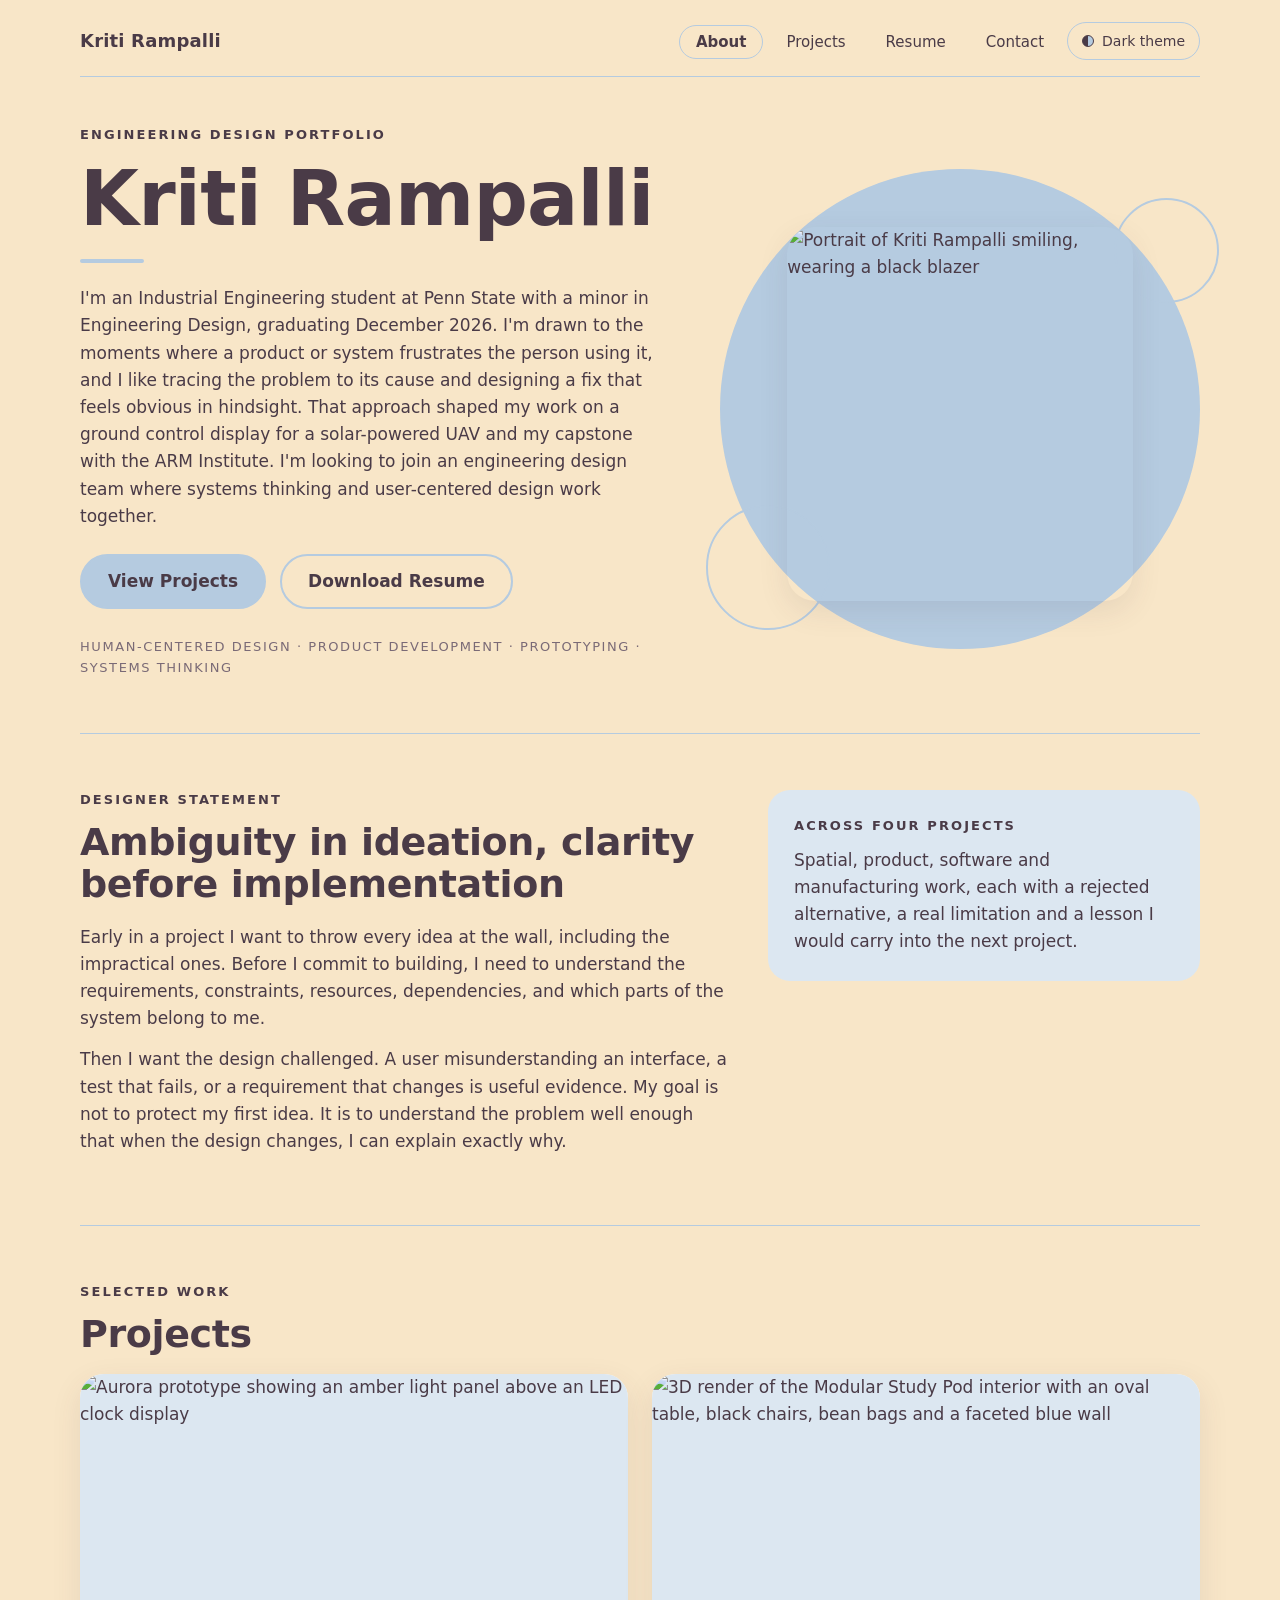
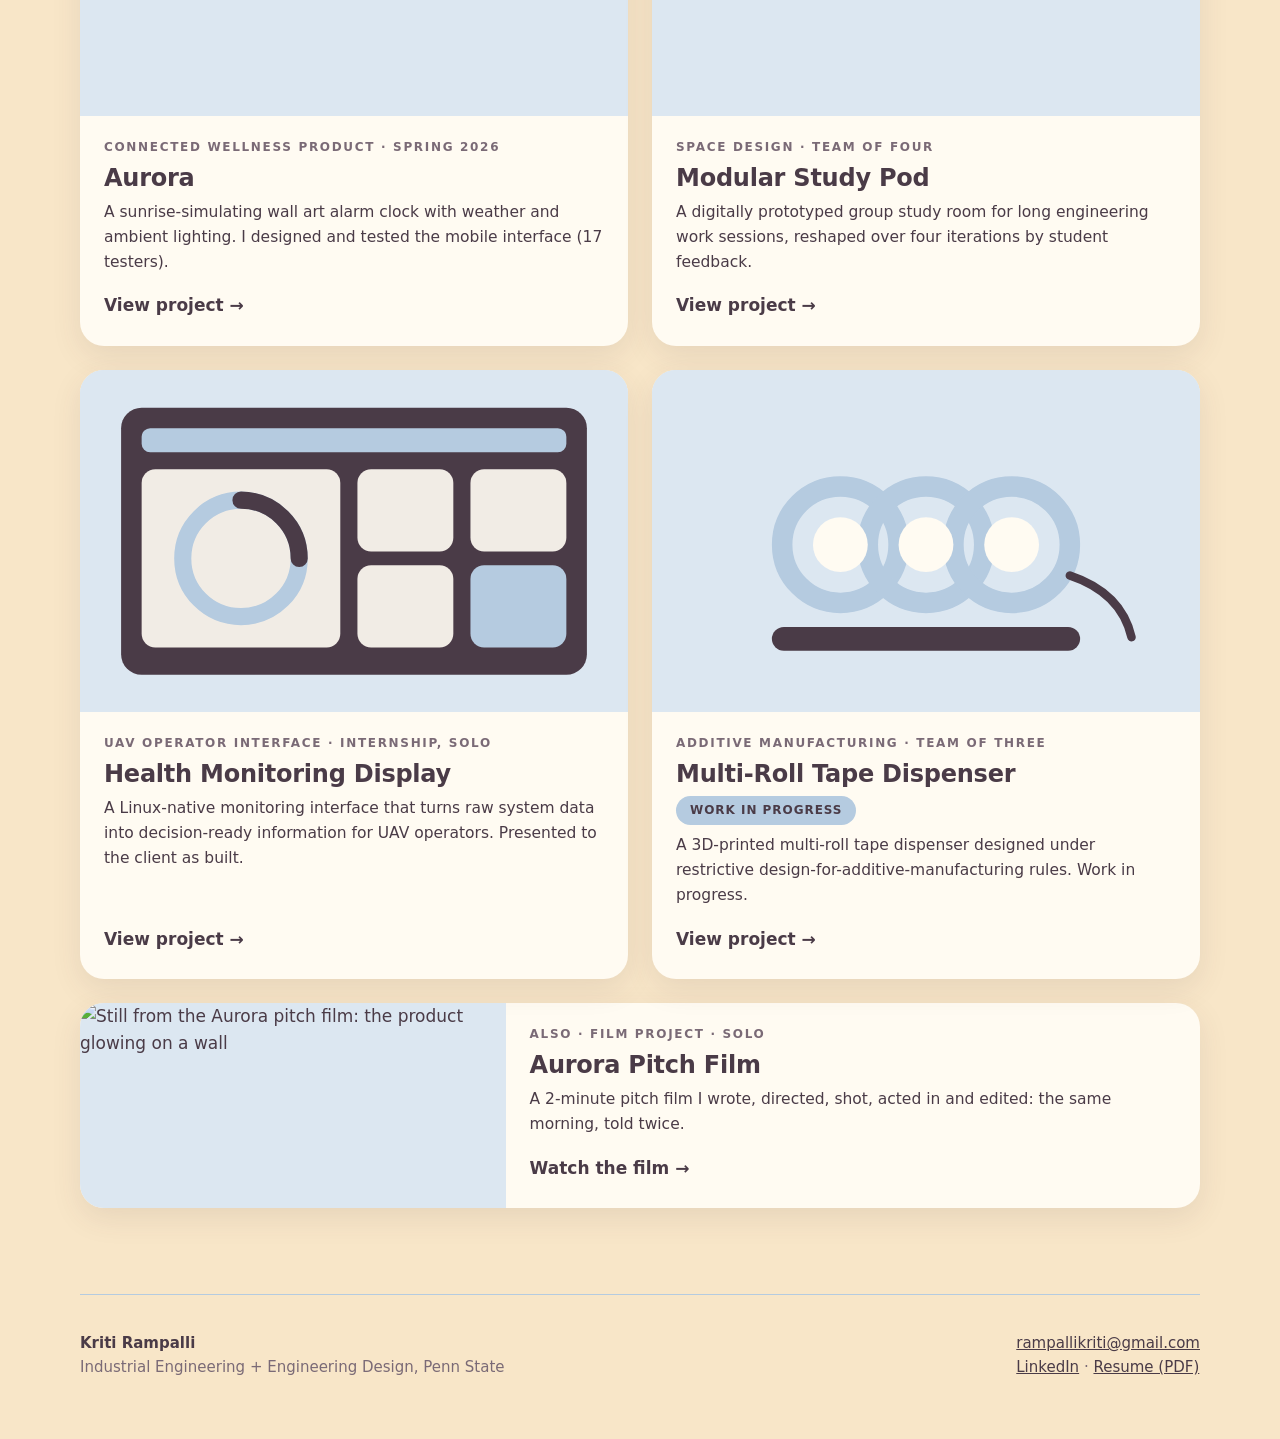
==== index.html @ ab46afed "Add files via upload" ====
<!doctype html>
<html lang="en"><head><meta charset="utf-8"><meta name="viewport" content="width=device-width, initial-scale=1">
<title>Kriti Rampalli | Engineering Design Portfolio</title><meta name="description" content="Engineering design portfolio of Kriti Rampalli: Aurora, Modular Study Pod, Health Monitoring Display and a multi-roll tape dispenser."><script>var d='auto';if(d==='auto'){d=(window.matchMedia&&matchMedia('(prefers-color-scheme: dark)').matches)?'dark':'light'}try{d=localStorage.getItem('kr-theme')||d}catch(e){}if(d==='dark')document.documentElement.setAttribute('data-theme','dark')</script><link rel="stylesheet" href="style.css"></head>
<body><a class="skip" href="#main">Skip to content</a>
<header class="wrap"><nav class="nav" aria-label="Main">
<a class="brand" href="index.html">Kriti Rampalli</a>
<ul><li><a class="link" href="index.html#about" aria-current="page">About</a></li><li><a class="link" href="index.html#projects">Projects</a></li><li><a class="link" href="resume.pdf">Resume</a></li><li><a class="link" href="index.html#contact">Contact</a></li>
<li><button class="toggle" id="themeToggle" type="button" aria-pressed="false"><span class="dot"></span><span id="themeLabel">Dark theme</span></button></li></ul>
</nav></header><main id="main">
<div class="wrap">
<section class="hero" id="about">
<div><p class="eyebrow">Engineering Design Portfolio</p><h1>Kriti Rampalli</h1><div class="rule"></div>
<p class="lede">I'm an Industrial Engineering student at Penn State with a minor in Engineering Design, graduating December 2026. I'm drawn to the moments where a product or system frustrates the person using it, and I like tracing the problem to its cause and designing a fix that feels obvious in hindsight. That approach shaped my work on a ground control display for a solar-powered UAV and my capstone with the ARM Institute. I'm looking to join an engineering design team where systems thinking and user-centered design work together.</p>
<div class="btns"><a class="btn" href="#projects">View Projects</a><a class="btn ghost" href="resume.pdf">Download Resume</a></div>
<p class="tags">Human-Centered Design · Product Development · Prototyping · Systems Thinking</p></div>
<div class="blobwrap"><div class="blob"></div><span class="ring"></span><span class="ring b"></span>
<img src="assets/portrait.jpg" alt="Portrait of Kriti Rampalli smiling, wearing a black blazer" width="860" height="1032"></div>
</section>

<section class="s" id="statement"><div class="cols wide-left"><div><p class="eyebrow">Designer statement</p>
<h2>Ambiguity in ideation, clarity before implementation</h2>
<p>Early in a project I want to throw every idea at the wall, including the impractical ones. Before I commit to building, I need to understand the requirements, constraints, resources, dependencies, and which parts of the system belong to me.</p>
<p>Then I want the design challenged. A user misunderstanding an interface, a test that fails, or a requirement that changes is useful evidence. My goal is not to protect my first idea. It is to understand the problem well enough that when the design changes, I can explain exactly why.</p></div>
<div class="card soft"><p class="eyebrow">Across four projects</p><p style="margin:0">Spatial, product, software and manufacturing work, each with a rejected alternative, a real limitation and a lesson I would carry into the next project.</p></div></div></section>

<section class="s" id="projects"><p class="eyebrow">Selected work</p><h2>Projects</h2>
<div class="grid2"><a class="proj" href="aurora.html"><div class="cover"><img src="assets/hero_square.jpg" alt="Aurora prototype showing an amber light panel above an LED clock display"></div><div class="txt"><div class="kicker">Connected wellness product · Spring 2026</div>
<h3>Aurora</h3><p>A sunrise-simulating wall art alarm clock with weather and ambient lighting. I designed and tested the mobile interface (17 testers).</p><span class="go">View project →</span></div></a><a class="proj" href="study-pod.html"><div class="cover"><img src="assets/pod_final_interior.jpg" alt="3D render of the Modular Study Pod interior with an oval table, black chairs, bean bags and a faceted blue wall"></div><div class="txt"><div class="kicker">Space design · Team of four</div>
<h3>Modular Study Pod</h3><p>A digitally prototyped group study room for long engineering work sessions, reshaped over four iterations by student feedback.</p><span class="go">View project →</span></div></a><a class="proj" href="health-display.html"><div class="cover"><svg viewBox="0 0 320 200" role="img" aria-label="Abstract landscape display layout with a status bar, large overall-state area and component tiles"><rect width="320" height="200" class="svg-soft"/><rect x="24" y="22" width="272" height="156" rx="12" class="svg-strong"/><rect x="36" y="34" width="248" height="14" rx="5" style="fill:var(--accent)"/><rect x="36" y="58" width="116" height="104" rx="8" class="svg-panel" opacity=".92"/><circle cx="94" cy="110" r="34" fill="none" stroke-width="10" style="stroke:var(--accent)"/><path d="M94 76 A34 34 0 0 1 128 110" fill="none" stroke-width="10" stroke-linecap="round" style="stroke:var(--ink)"/><rect x="162" y="58" width="56" height="48" rx="8" class="svg-panel" opacity=".92"/><rect x="228" y="58" width="56" height="48" rx="8" class="svg-panel" opacity=".92"/><rect x="162" y="114" width="56" height="48" rx="8" class="svg-panel" opacity=".92"/><rect x="228" y="114" width="56" height="48" rx="8" style="fill:var(--accent)"/></svg></div><div class="txt"><div class="kicker">UAV operator interface · Internship, solo</div>
<h3>Health Monitoring Display</h3><p>A Linux-native monitoring interface that turns raw system data into decision-ready information for UAV operators. Presented to the client as built.</p><span class="go">View project →</span></div></a><a class="proj" href="tape-dispenser.html"><div class="cover"><svg viewBox="0 0 320 200" role="img" aria-label="Three tape rolls stacked on a simple dispenser outline"><rect width="320" height="200" class="svg-soft"/><rect x="70" y="150" width="180" height="14" rx="7" class="svg-mark"/><g fill="none" stroke-width="12" style="stroke:var(--accent)"><circle cx="110" cy="102" r="34"/><circle cx="160" cy="102" r="34"/><circle cx="210" cy="102" r="34"/></g><g class="svg-panel"><circle cx="110" cy="102" r="16"/><circle cx="160" cy="102" r="16"/><circle cx="210" cy="102" r="16"/></g><path d="M244 120 q30 10 36 36" fill="none" stroke-width="5" stroke-linecap="round" style="stroke:var(--ink)"/></svg></div><div class="txt"><div class="kicker">Additive manufacturing · Team of three</div>
<h3>Multi-Roll Tape Dispenser</h3><span class="pill wip" style="margin:0">Work in progress</span><p>A 3D-printed multi-roll tape dispenser designed under restrictive design-for-additive-manufacturing rules. Work in progress.</p><span class="go">View project →</span></div></a></div>
<a class="proj" href="aurora-pitch-film.html" style="margin-top:24px;flex-direction:row;align-items:stretch"><div class="cover" style="flex:0 0 38%;aspect-ratio:auto;min-height:170px"><img src="assets/film_104.jpg" alt="Still from the Aurora pitch film: the product glowing on a wall"></div><div class="txt"><div class="kicker">Also · Film project · Solo</div><h3>Aurora Pitch Film</h3><p>A 2-minute pitch film I wrote, directed, shot, acted in and edited: the same morning, told twice.</p><span class="go">Watch the film →</span></div></a></section>
</div></main><footer class="foot wrap" id="contact"><div class="row"><div><b style="color:var(--ink)">Kriti Rampalli</b><br>Industrial Engineering + Engineering Design, Penn State</div>
<div><a href="mailto:rampallikriti@gmail.com">rampallikriti@gmail.com</a><br><a href="https://www.linkedin.com/in/kriti-rampalli-5b1262251" rel="noopener">LinkedIn</a> · <a href="resume.pdf">Resume (PDF)</a></div></div></footer><script>
(function () {
  var root = document.documentElement, btn = document.getElementById('themeToggle'), lab = document.getElementById('themeLabel');
  function apply(t) { if (t === 'dark') { root.setAttribute('data-theme', 'dark'); } else { root.removeAttribute('data-theme'); }
    if (btn) { btn.setAttribute('aria-pressed', t === 'dark'); lab.textContent = t === 'dark' ? 'Light theme' : 'Dark theme'; } }
  var saved = null; try { saved = localStorage.getItem('kr-theme'); } catch (e) {}
  var def = 'auto'; if (def === 'auto') { def = (window.matchMedia && matchMedia('(prefers-color-scheme: dark)').matches) ? 'dark' : 'light'; }
  apply((saved || def) === 'dark' ? 'dark' : 'light');
  if (btn) btn.addEventListener('click', function () {
    var next = root.getAttribute('data-theme') === 'dark' ? 'light' : 'dark'; apply(next);
    try { localStorage.setItem('kr-theme', next); } catch (e) {} });
})();
</script></body></html>
---- style.css ----
/* Kriti Rampalli: Engineering Design Portfolio
   Two themes: light (butter + blue) and dark (charcoal + dusty purple + gold) */
:root {
  --bg: #F8E6C8;
  --panel: #FFFBF2;
  --soft: #DCE7F1;
  --accent: #B5CBE0;
  --ink: #4A3B47;
  --body: #4A3B47;
  --muted: #7A6A76;
  --line: #B5CBE0;
  --strong-bg: #4A3B47;
  --strong-ink: #F8E6C8;
  --blob: #B5CBE0;
  --btn-bg: #B5CBE0;
  --btn-ink: #4A3B47;
  --focus: #4A3B47;
  --shadow: 0 10px 30px rgba(74, 59, 71, .10);
  color-scheme: light;
}
:root { --mark: #4A3B47; }
:root[data-theme="dark"] {
  --mark: #D4A64A;
  --bg: #1E1C21;
  --panel: #28252D;
  --soft: #322E39;
  --accent: #8C6F92;
  --ink: #E7C873;
  --body: #E6DFE8;
  --muted: #A99DAE;
  --line: #5B4A62;
  --strong-bg: #3A3041;
  --strong-ink: #E7C873;
  --blob: #5E4866;
  --btn-bg: #D4A64A;
  --btn-ink: #1E1C21;
  --focus: #E7C873;
  --shadow: 0 10px 30px rgba(0, 0, 0, .35);
  color-scheme: dark;
}
* { box-sizing: border-box; }
html { scroll-behavior: smooth; }
body {
  margin: 0; background: var(--bg); color: var(--body);
  font-family: "Aptos", "Segoe UI", system-ui, -apple-system, "Helvetica Neue", Arial, sans-serif;
  font-size: 17px; line-height: 1.6; -webkit-font-smoothing: antialiased;
  transition: background .25s, color .25s;
}
a { color: inherit; }
img, video, svg { max-width: 100%; display: block; }
:focus-visible { outline: 3px solid var(--focus); outline-offset: 3px; border-radius: 6px; }
.skip { position: absolute; left: -999px; top: 8px; background: var(--strong-bg); color: var(--strong-ink); padding: 8px 14px; border-radius: 8px; z-index: 50; }
.skip:focus { left: 8px; }

.wrap { width: min(1120px, 100% - 48px); margin-inline: auto; }

/* nav */
.nav { display: flex; align-items: center; justify-content: space-between; gap: 16px; padding: 22px 0 16px; border-bottom: 1px solid var(--line); flex-wrap: wrap; }
.brand { font-weight: 700; color: var(--ink); text-decoration: none; font-size: 18px; letter-spacing: .01em; }
.nav ul { display: flex; align-items: center; gap: 6px; list-style: none; margin: 0; padding: 0; flex-wrap: wrap; }
.nav a.link { text-decoration: none; padding: 7px 16px; border-radius: 999px; font-size: 15px; color: var(--body); border: 1px solid transparent; }
.nav a.link:hover { border-color: var(--line); }
.nav a.link[aria-current="page"] { border-color: var(--line); color: var(--ink); font-weight: 600; }
.toggle { font: inherit; font-size: 14px; cursor: pointer; padding: 7px 14px; border-radius: 999px; background: transparent; color: var(--ink); border: 1px solid var(--line); display: inline-flex; gap: 8px; align-items: center; }
.toggle:hover { background: var(--soft); }
.toggle .dot { width: 12px; height: 12px; border-radius: 50%; background: linear-gradient(90deg, var(--ink) 50%, var(--accent) 50%); border: 1px solid var(--ink); }

/* type */
h1, h2, h3 { color: var(--ink); line-height: 1.12; margin: 0; letter-spacing: -.01em; }
h1 { font-size: clamp(40px, 7vw, 76px); font-weight: 700; }
h2 { font-size: clamp(26px, 4vw, 38px); font-weight: 700; margin-bottom: 18px; }
h3 { font-size: 20px; font-weight: 700; margin-bottom: 8px; }
p { margin: 0 0 14px; }
.eyebrow { font-size: 13px; font-weight: 700; letter-spacing: .16em; text-transform: uppercase; color: var(--ink); margin: 0 0 10px; }
.sub { font-size: clamp(19px, 2.4vw, 25px); color: var(--body); margin-bottom: 18px; }
.rule { width: 64px; height: 4px; background: var(--accent); border-radius: 4px; margin: 18px 0 22px; }
.crumb { font-size: 14px; color: var(--muted); padding-top: 22px; }
.crumb a { text-decoration: none; }
.crumb a:hover { text-decoration: underline; }

/* hero */
.hero { display: grid; grid-template-columns: 1.1fr .9fr; gap: 48px; align-items: center; padding: 48px 0 40px; }
.hero .lede { max-width: 56ch; }
.blobwrap { position: relative; aspect-ratio: 1; max-width: 480px; justify-self: end; width: 100%; }
.blobwrap .blob { position: absolute; inset: 0; border-radius: 50%; background: var(--blob); }
.blobwrap img { position: absolute; left: 14%; top: 12%; width: 72%; height: 78%; object-fit: cover; border-radius: 28px; box-shadow: var(--shadow); }
.blobwrap .ring { position: absolute; width: 22%; aspect-ratio: 1; border: 2px solid var(--line); border-radius: 50%; right: -4%; top: 6%; }
.blobwrap .ring.b { left: -3%; right: auto; top: auto; bottom: 4%; width: 26%; border-color: var(--accent); }
.btns { display: flex; gap: 14px; flex-wrap: wrap; margin-top: 24px; }
.btn { display: inline-block; text-decoration: none; font-weight: 600; padding: 12px 26px; border-radius: 999px; border: 2px solid var(--btn-bg); background: var(--btn-bg); color: var(--btn-ink); transition: transform .15s; }
.btn:hover { transform: translateY(-2px); }
.btn.ghost { background: transparent; color: var(--ink); border-color: var(--line); }
.btn.strong { background: var(--strong-bg); color: var(--strong-ink); border-color: var(--strong-bg); }
.tags { letter-spacing: .12em; font-size: 13px; color: var(--muted); text-transform: uppercase; margin-top: 28px; }

/* sections */
section.s { padding: 56px 0; border-top: 1px solid var(--line); }
section.s.first { border-top: 0; }
.cols { display: grid; grid-template-columns: 1fr 1fr; gap: 40px; align-items: start; }
.cols.wide-left { grid-template-columns: 1.2fr .8fr; }
.cols.center { align-items: center; }

.pill { display: inline-block; padding: 5px 14px; border-radius: 999px; background: var(--accent); color: #2B2230; font-size: 14px; font-weight: 600; margin: 0 8px 8px 0; }
:root[data-theme="dark"] .pill { background: var(--soft); color: var(--ink); border: 1px solid var(--line); }
.pill.dark { background: var(--strong-bg); color: var(--strong-ink); }
.pill.wip { background: var(--btn-bg); color: var(--btn-ink); letter-spacing: .08em; text-transform: uppercase; font-size: 12px; }
.pill.outline { background: transparent; border: 1px solid var(--line); color: var(--ink); }

.meta { display: grid; grid-template-columns: repeat(2, minmax(0, 1fr)); gap: 16px 28px; margin: 22px 0 6px; }
.meta dt { font-size: 12px; letter-spacing: .14em; text-transform: uppercase; font-weight: 700; color: var(--ink); margin-bottom: 2px; }
.meta dd { margin: 0; font-size: 16px; }

.card { background: var(--panel); border-radius: 22px; padding: 26px; box-shadow: var(--shadow); }
.card.strong { background: var(--strong-bg); color: var(--strong-ink); }
.card.strong h3, .card.strong .eyebrow { color: var(--strong-ink); }
.card.soft { background: var(--soft); box-shadow: none; }
.stat { font-size: clamp(44px, 6vw, 68px); font-weight: 700; line-height: 1; color: var(--ink); }
.card.strong .stat { color: var(--strong-ink); }
.stats { display: grid; grid-template-columns: repeat(auto-fit, minmax(190px, 1fr)); gap: 18px; margin: 22px 0; }
.stats .card { padding: 22px; }
.stats p { margin: 8px 0 0; font-size: 15px; }
.stats3 { grid-template-columns: repeat(3, minmax(0, 1fr)); }
@media (max-width: 700px) { .stats3 { grid-template-columns: repeat(2, minmax(0, 1fr)); } .stat { font-size: 40px; } }

.grid3 { display: grid; grid-template-columns: repeat(3, minmax(0, 1fr)); gap: 24px; }
.grid2 { display: grid; grid-template-columns: repeat(2, minmax(0, 1fr)); gap: 24px; }
figure { margin: 0; }
figcaption { font-size: 14px; color: var(--muted); margin-top: 10px; }
.fig { background: #fff; border-radius: 18px; padding: 12px; box-shadow: var(--shadow); }
.fig img { width: 100%; height: auto; border-radius: 10px; }
.photo { border-radius: 22px; overflow: hidden; box-shadow: var(--shadow); }
.photo img { width: 100%; height: 100%; object-fit: cover; }
.phones { display: flex; gap: 14px; justify-content: center; align-items: flex-start; }
.phones img { width: 31%; height: auto; border-radius: 22px; box-shadow: var(--shadow); background: #000; }
video { width: 100%; border-radius: 22px; box-shadow: var(--shadow); background: #000; }
.videoframe { max-width: 330px; margin-inline: auto; }
.pull { border-left: 4px solid var(--accent); padding: 4px 0 4px 20px; font-size: clamp(20px, 2.6vw, 26px); font-weight: 600; color: var(--ink); line-height: 1.3; margin: 24px 0; }
.note { background: var(--soft); border-radius: 16px; padding: 16px 20px; font-size: 15.5px; }
.note b { color: var(--ink); }

/* project cards on landing */
.proj { display: flex; flex-direction: column; text-decoration: none; background: var(--panel); border-radius: 24px; overflow: hidden; box-shadow: var(--shadow); transition: transform .2s; color: var(--body); }
.proj:hover { transform: translateY(-4px); }
.proj .cover { aspect-ratio: 16 / 10; background: var(--soft); overflow: hidden; display: grid; place-items: center; }
.proj .cover img { width: 100%; height: 100%; object-fit: cover; }
.proj .cover svg { width: 100%; height: 100%; }
.proj .txt { padding: 22px 24px 26px; display: flex; flex-direction: column; gap: 8px; flex: 1; }
.proj .txt .go { margin-top: auto; padding-top: 10px; font-weight: 700; color: var(--ink); }
.proj .pill { align-self: flex-start; }
.proj .kicker { font-size: 12px; font-weight: 700; letter-spacing: .14em; text-transform: uppercase; color: var(--muted); }
.proj h3 { margin: 0; font-size: 24px; }
.proj p { margin: 0; font-size: 15.5px; }

/* steps and tables */
.steps { display: grid; grid-template-columns: repeat(auto-fit, minmax(210px, 1fr)); gap: 18px; counter-reset: s; padding: 0; list-style: none; margin: 24px 0; }
.steps li { background: var(--panel); border-radius: 18px; padding: 20px; box-shadow: var(--shadow); counter-increment: s; }
.steps li::before { content: counter(s, decimal-leading-zero); display: block; font-size: 13px; font-weight: 700; letter-spacing: .14em; color: var(--muted); margin-bottom: 6px; }
.steps li b { display: block; color: var(--ink); font-size: 18px; margin-bottom: 4px; }
.steps li span { font-size: 15px; }
table { width: 100%; border-collapse: collapse; background: var(--panel); border-radius: 16px; overflow: hidden; box-shadow: var(--shadow); font-size: 15.5px; }
th, td { text-align: left; padding: 13px 16px; vertical-align: top; }
th { background: var(--strong-bg); color: var(--strong-ink); font-size: 13px; letter-spacing: .1em; text-transform: uppercase; }
tr:nth-child(even) td { background: var(--soft); }
td:first-child { font-weight: 600; color: var(--ink); }
.tablewrap { overflow-x: auto; border-radius: 16px; }
.bar { display: flex; gap: 8px; flex-wrap: wrap; }

.diagram { background: var(--panel); border-radius: 22px; padding: 18px; box-shadow: var(--shadow); }
.diagram svg { width: 100%; height: auto; }
.svg-mark { fill: var(--mark); }
.svg-ink { fill: var(--ink); } .svg-body { fill: var(--body); }
.svg-panel { fill: var(--panel); } .svg-soft { fill: var(--soft); } .svg-accent { fill: var(--accent); } .svg-strong { fill: var(--strong-bg); }
.svg-strong-ink { fill: var(--strong-ink); } .svg-line { stroke: var(--line); fill: none; } .svg-strokeink { stroke: var(--ink); fill: none; }
.svg-dash { stroke: var(--muted); stroke-dasharray: 5 5; fill: none; }

.next { display: flex; justify-content: space-between; gap: 16px; flex-wrap: wrap; }
.next a { text-decoration: none; }
footer.foot { border-top: 1px solid var(--line); padding: 36px 0 60px; margin-top: 30px; font-size: 15px; color: var(--muted); }
footer.foot .row { display: flex; justify-content: space-between; gap: 24px; flex-wrap: wrap; }
footer.foot a { color: var(--ink); }

@media (max-width: 860px) {
  body { font-size: 16.5px; }
  .hero, .cols, .cols.wide-left { grid-template-columns: 1fr; gap: 30px; }
  .blobwrap { justify-self: center; max-width: 380px; }
  .grid3 { grid-template-columns: 1fr; }
  .grid2 { grid-template-columns: 1fr; }
  section.s { padding: 40px 0; }
}
@media (max-width: 520px) {
  .wrap { width: calc(100% - 32px); }
  .meta { grid-template-columns: 1fr; }
  .nav { padding-top: 16px; }
}
@media (prefers-reduced-motion: reduce) { * { transition: none !important; scroll-behavior: auto !important; } }
@media print { .toggle, .skip { display: none; } body { background: #fff; } }

.hero.alt { grid-template-columns: 1.2fr .8fr; }
.diagram.scroll { overflow-x: auto; }
@media (max-width: 860px) { .diagram.scroll svg { min-width: 620px; } }
:root[data-theme="dark"] .btn.strong { background: var(--btn-bg); color: var(--btn-ink); border-color: var(--btn-bg); }
@media (max-width: 860px) { .hero.alt { grid-template-columns: 1fr; } }

.figgrid .fig img { aspect-ratio: 4 / 3; object-fit: contain; background: #fff; }
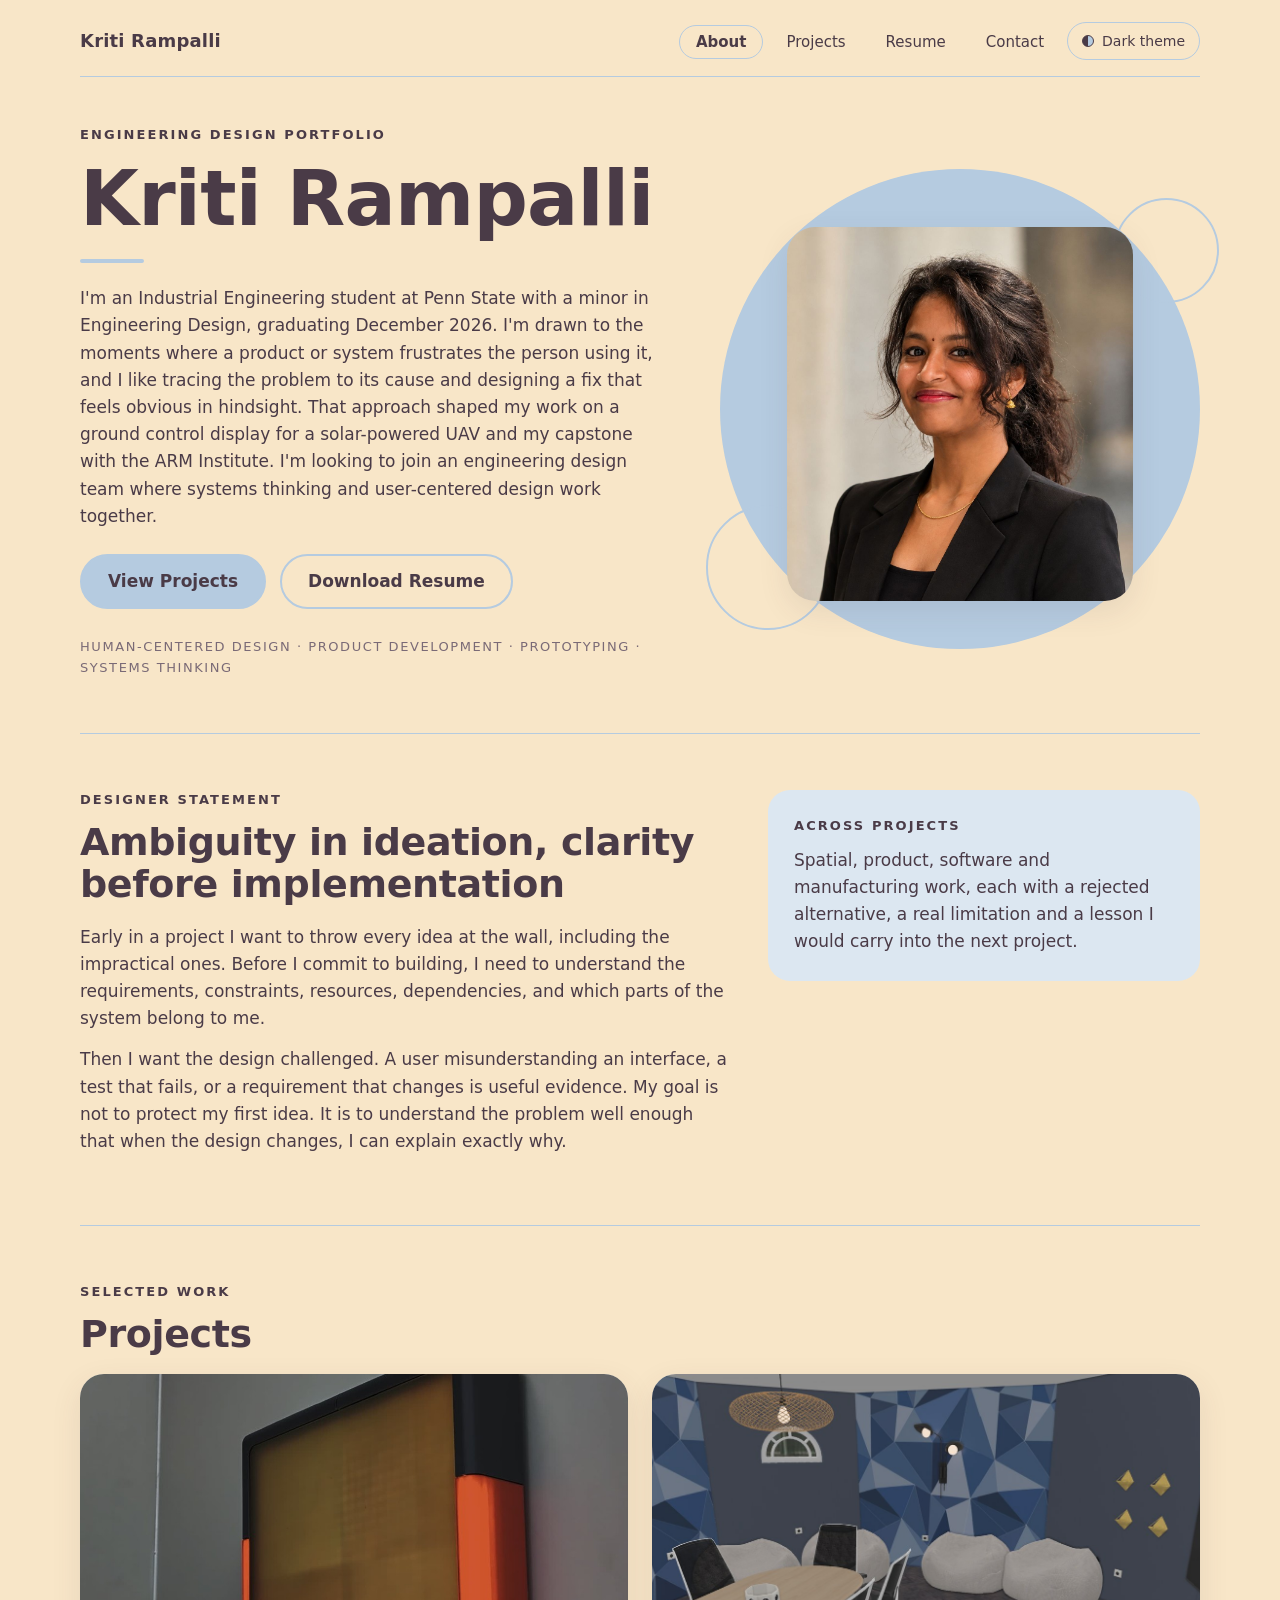
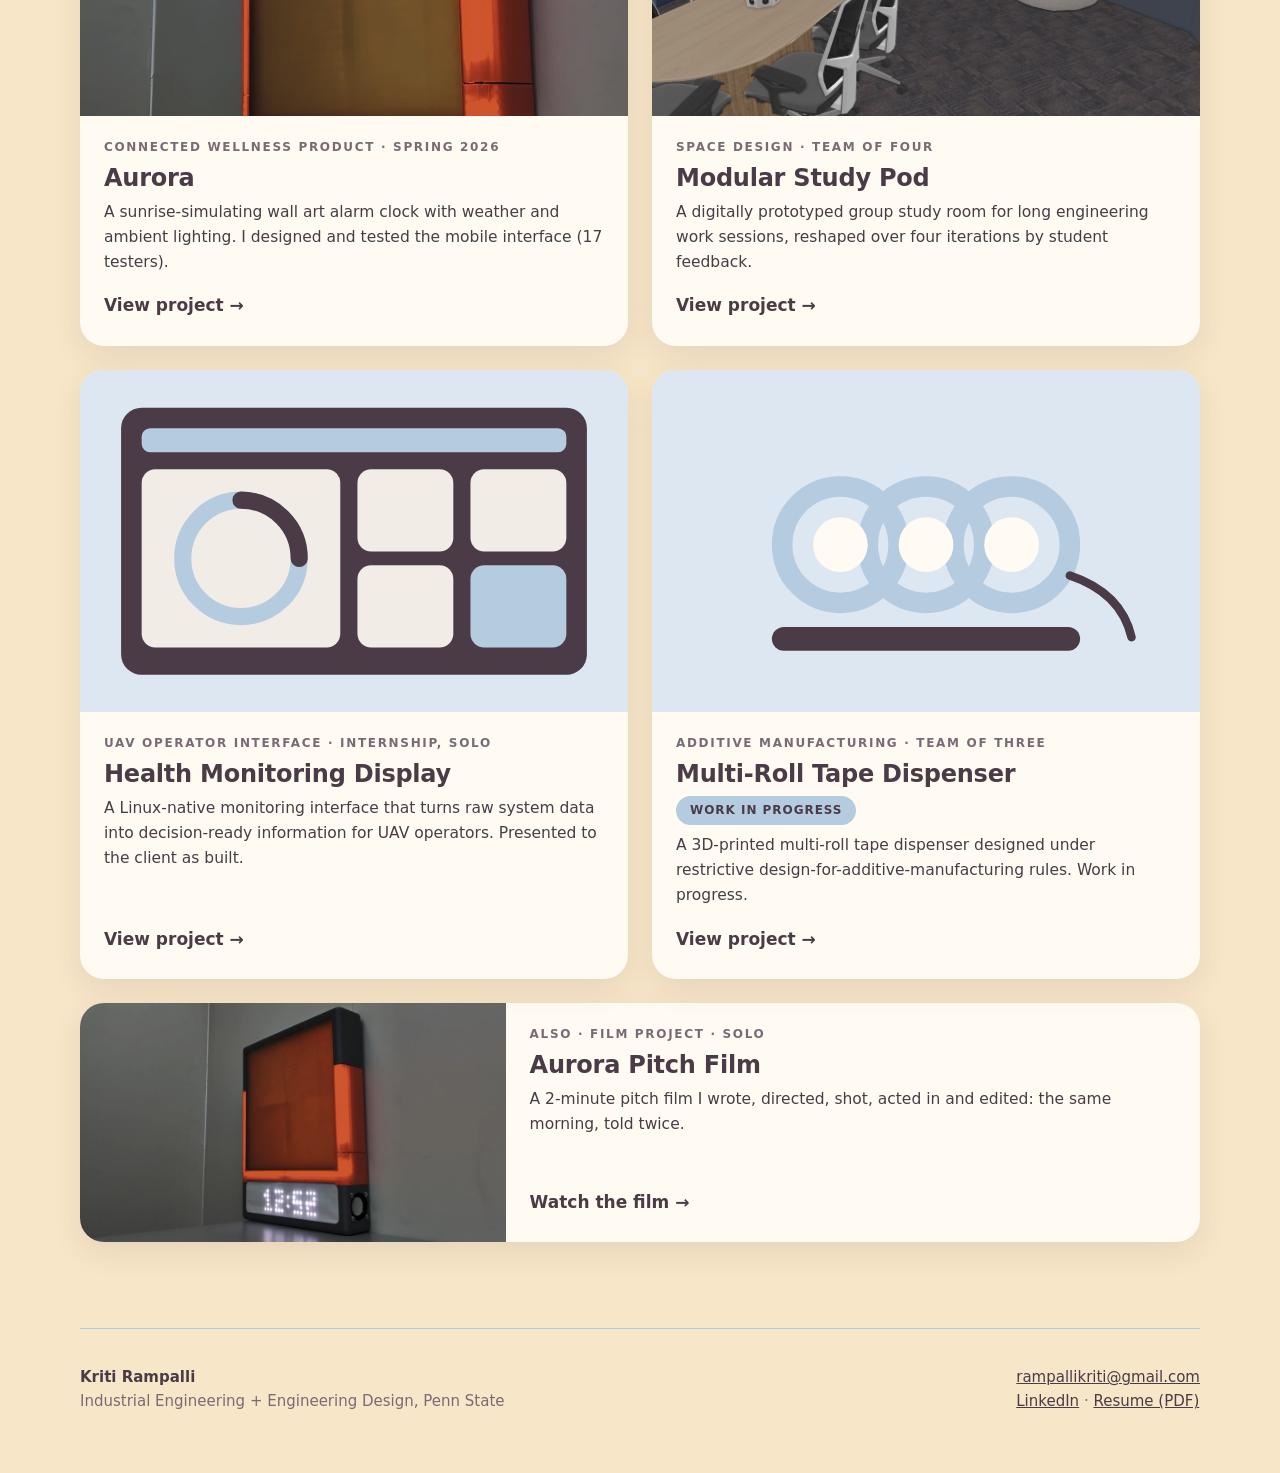
==== commit 21cb7622: "Update index.html" ====
--- a/index.html
+++ b/index.html
@@ -21,7 +21,7 @@
 <h2>Ambiguity in ideation, clarity before implementation</h2>
 <p>Early in a project I want to throw every idea at the wall, including the impractical ones. Before I commit to building, I need to understand the requirements, constraints, resources, dependencies, and which parts of the system belong to me.</p>
 <p>Then I want the design challenged. A user misunderstanding an interface, a test that fails, or a requirement that changes is useful evidence. My goal is not to protect my first idea. It is to understand the problem well enough that when the design changes, I can explain exactly why.</p></div>
-<div class="card soft"><p class="eyebrow">Across four projects</p><p style="margin:0">Spatial, product, software and manufacturing work, each with a rejected alternative, a real limitation and a lesson I would carry into the next project.</p></div></div></section>
+<div class="card soft"><p class="eyebrow">Across Projects</p><p style="margin:0">Spatial, product, software and manufacturing work, each with a rejected alternative, a real limitation and a lesson I would carry into the next project.</p></div></div></section>
 
 <section class="s" id="projects"><p class="eyebrow">Selected work</p><h2>Projects</h2>
 <div class="grid2"><a class="proj" href="aurora.html"><div class="cover"><img src="assets/hero_square.jpg" alt="Aurora prototype showing an amber light panel above an LED clock display"></div><div class="txt"><div class="kicker">Connected wellness product · Spring 2026</div>
@@ -43,4 +43,4 @@
     var next = root.getAttribute('data-theme') === 'dark' ? 'light' : 'dark'; apply(next);
     try { localStorage.setItem('kr-theme', next); } catch (e) {} });
 })();
-</script></body></html>+</script></body></html>
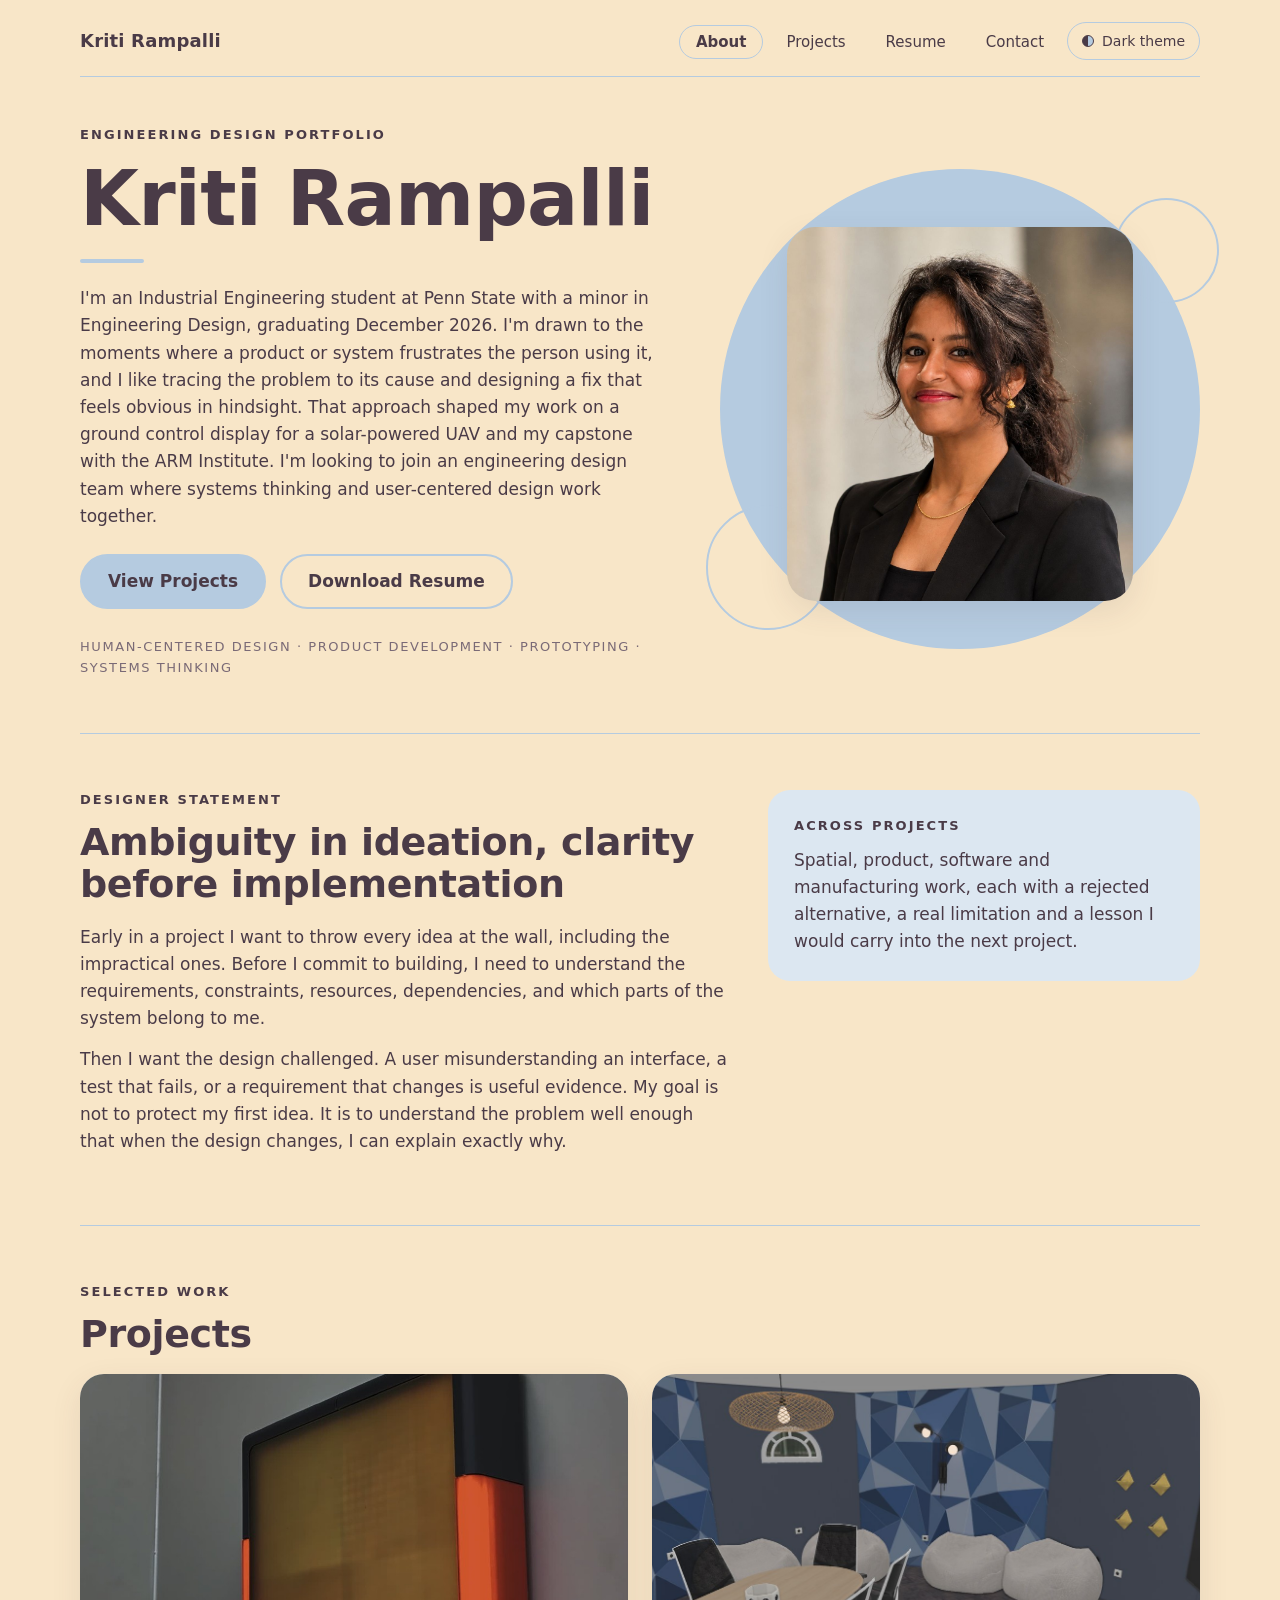
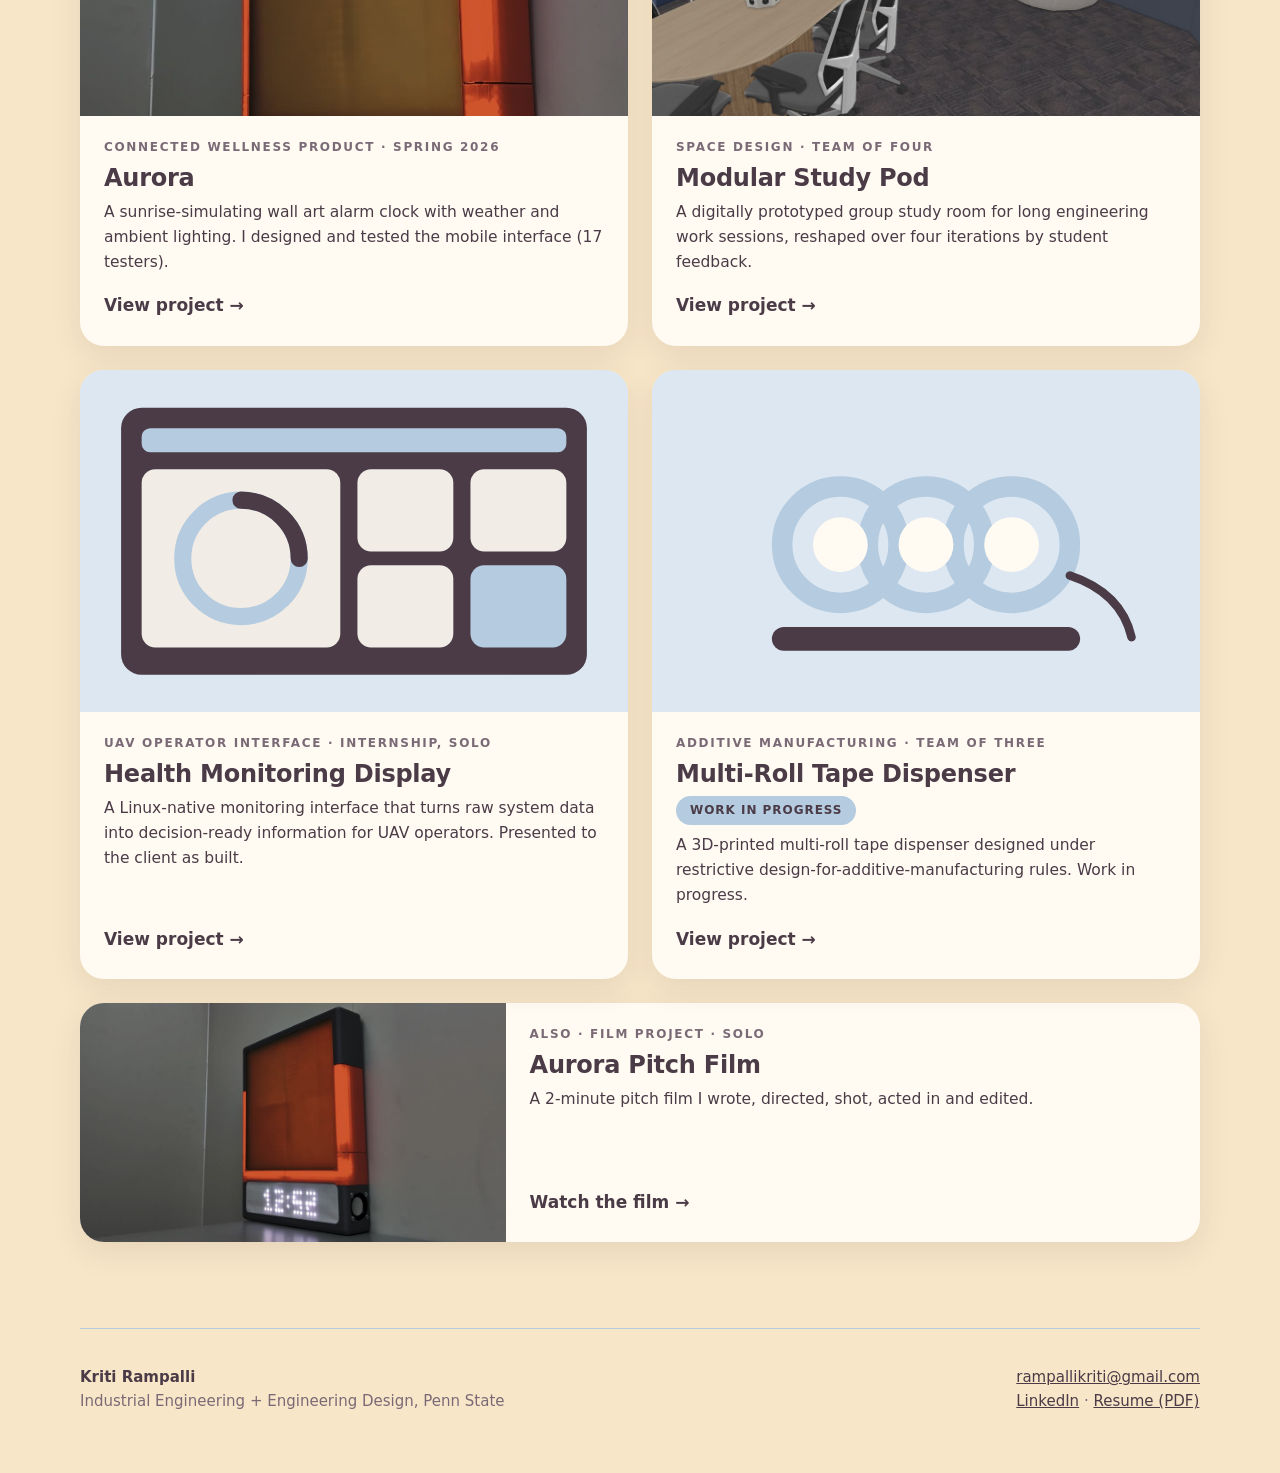
==== commit a5479fc3: "Update index.html" ====
--- a/index.html
+++ b/index.html
@@ -29,7 +29,7 @@
 <h3>Modular Study Pod</h3><p>A digitally prototyped group study room for long engineering work sessions, reshaped over four iterations by student feedback.</p><span class="go">View project →</span></div></a><a class="proj" href="health-display.html"><div class="cover"><svg viewBox="0 0 320 200" role="img" aria-label="Abstract landscape display layout with a status bar, large overall-state area and component tiles"><rect width="320" height="200" class="svg-soft"/><rect x="24" y="22" width="272" height="156" rx="12" class="svg-strong"/><rect x="36" y="34" width="248" height="14" rx="5" style="fill:var(--accent)"/><rect x="36" y="58" width="116" height="104" rx="8" class="svg-panel" opacity=".92"/><circle cx="94" cy="110" r="34" fill="none" stroke-width="10" style="stroke:var(--accent)"/><path d="M94 76 A34 34 0 0 1 128 110" fill="none" stroke-width="10" stroke-linecap="round" style="stroke:var(--ink)"/><rect x="162" y="58" width="56" height="48" rx="8" class="svg-panel" opacity=".92"/><rect x="228" y="58" width="56" height="48" rx="8" class="svg-panel" opacity=".92"/><rect x="162" y="114" width="56" height="48" rx="8" class="svg-panel" opacity=".92"/><rect x="228" y="114" width="56" height="48" rx="8" style="fill:var(--accent)"/></svg></div><div class="txt"><div class="kicker">UAV operator interface · Internship, solo</div>
 <h3>Health Monitoring Display</h3><p>A Linux-native monitoring interface that turns raw system data into decision-ready information for UAV operators. Presented to the client as built.</p><span class="go">View project →</span></div></a><a class="proj" href="tape-dispenser.html"><div class="cover"><svg viewBox="0 0 320 200" role="img" aria-label="Three tape rolls stacked on a simple dispenser outline"><rect width="320" height="200" class="svg-soft"/><rect x="70" y="150" width="180" height="14" rx="7" class="svg-mark"/><g fill="none" stroke-width="12" style="stroke:var(--accent)"><circle cx="110" cy="102" r="34"/><circle cx="160" cy="102" r="34"/><circle cx="210" cy="102" r="34"/></g><g class="svg-panel"><circle cx="110" cy="102" r="16"/><circle cx="160" cy="102" r="16"/><circle cx="210" cy="102" r="16"/></g><path d="M244 120 q30 10 36 36" fill="none" stroke-width="5" stroke-linecap="round" style="stroke:var(--ink)"/></svg></div><div class="txt"><div class="kicker">Additive manufacturing · Team of three</div>
 <h3>Multi-Roll Tape Dispenser</h3><span class="pill wip" style="margin:0">Work in progress</span><p>A 3D-printed multi-roll tape dispenser designed under restrictive design-for-additive-manufacturing rules. Work in progress.</p><span class="go">View project →</span></div></a></div>
-<a class="proj" href="aurora-pitch-film.html" style="margin-top:24px;flex-direction:row;align-items:stretch"><div class="cover" style="flex:0 0 38%;aspect-ratio:auto;min-height:170px"><img src="assets/film_104.jpg" alt="Still from the Aurora pitch film: the product glowing on a wall"></div><div class="txt"><div class="kicker">Also · Film project · Solo</div><h3>Aurora Pitch Film</h3><p>A 2-minute pitch film I wrote, directed, shot, acted in and edited: the same morning, told twice.</p><span class="go">Watch the film →</span></div></a></section>
+<a class="proj" href="aurora-pitch-film.html" style="margin-top:24px;flex-direction:row;align-items:stretch"><div class="cover" style="flex:0 0 38%;aspect-ratio:auto;min-height:170px"><img src="assets/film_104.jpg" alt="Still from the Aurora pitch film: the product glowing on a wall"></div><div class="txt"><div class="kicker">Also · Film project · Solo</div><h3>Aurora Pitch Film</h3><p>A 2-minute pitch film I wrote, directed, shot, acted in and edited.</p><span class="go">Watch the film →</span></div></a></section>
 </div></main><footer class="foot wrap" id="contact"><div class="row"><div><b style="color:var(--ink)">Kriti Rampalli</b><br>Industrial Engineering + Engineering Design, Penn State</div>
 <div><a href="mailto:rampallikriti@gmail.com">rampallikriti@gmail.com</a><br><a href="https://www.linkedin.com/in/kriti-rampalli-5b1262251" rel="noopener">LinkedIn</a> · <a href="resume.pdf">Resume (PDF)</a></div></div></footer><script>
 (function () {
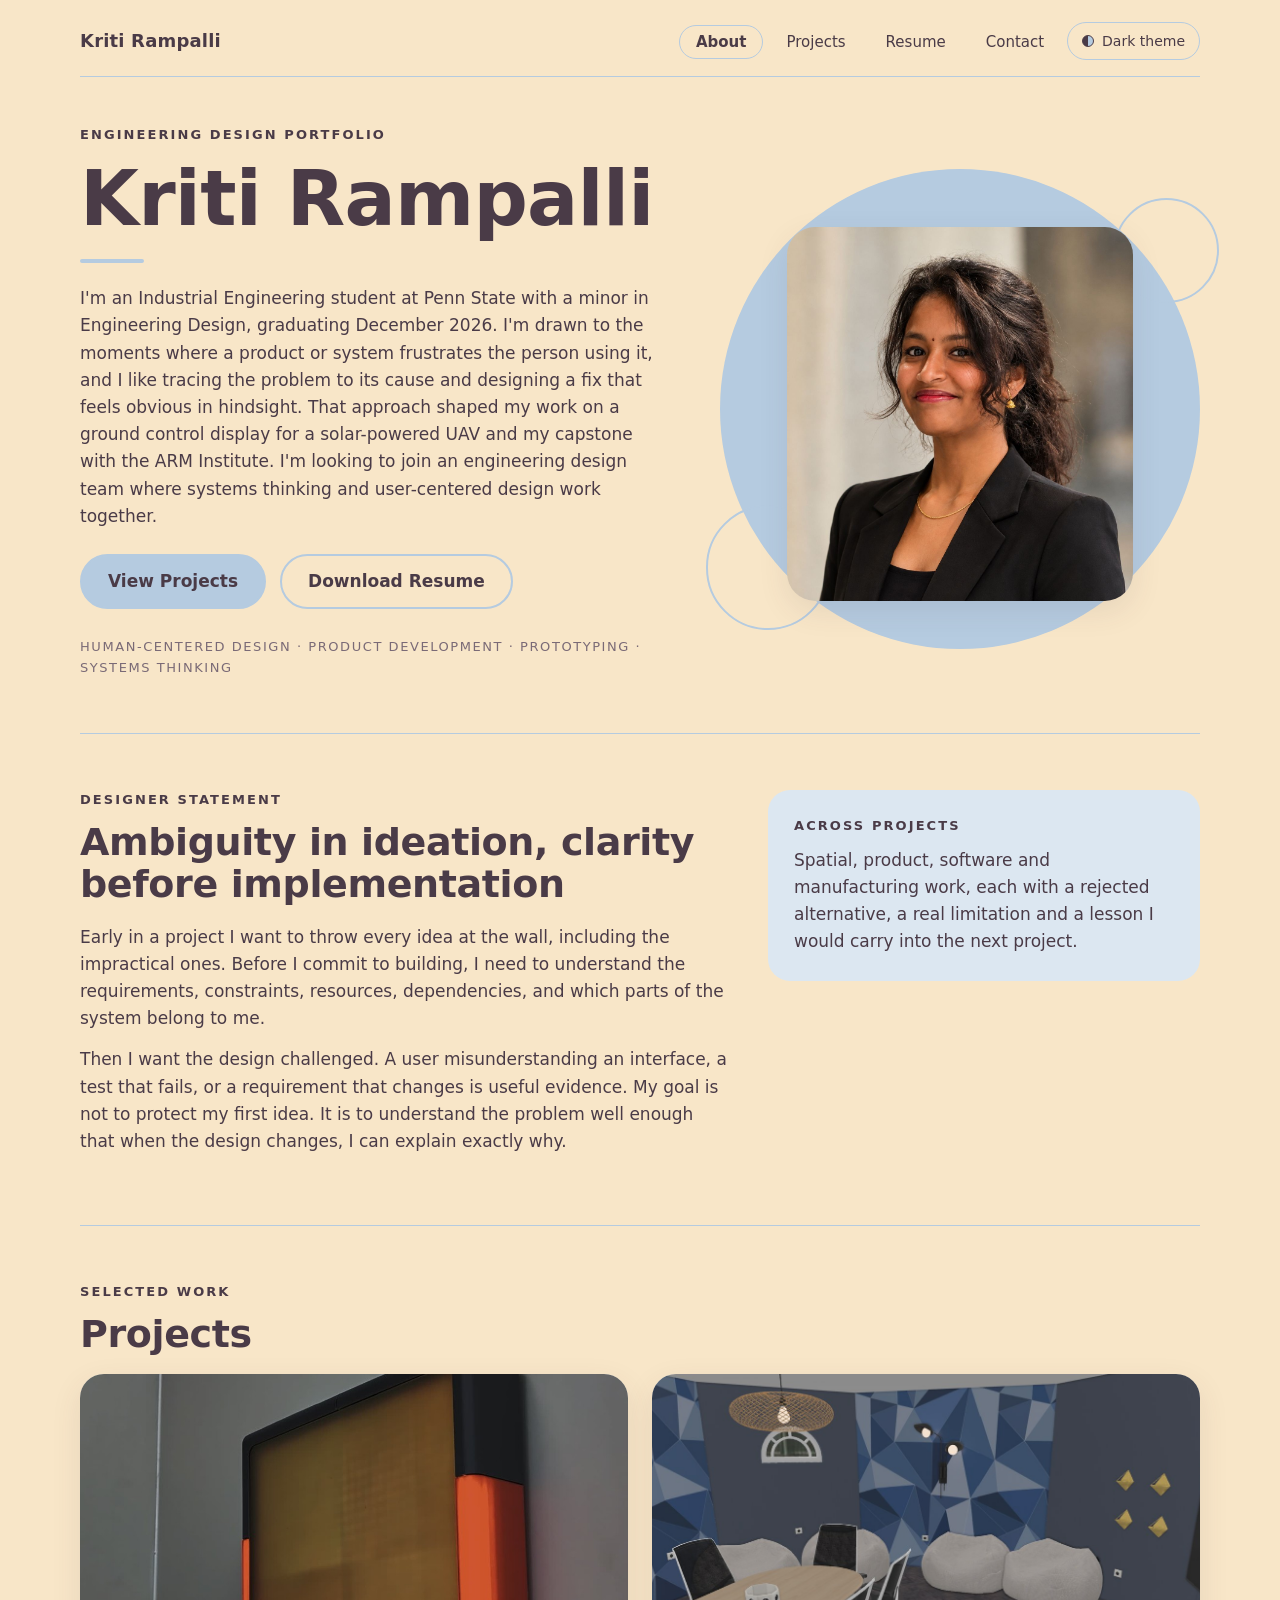
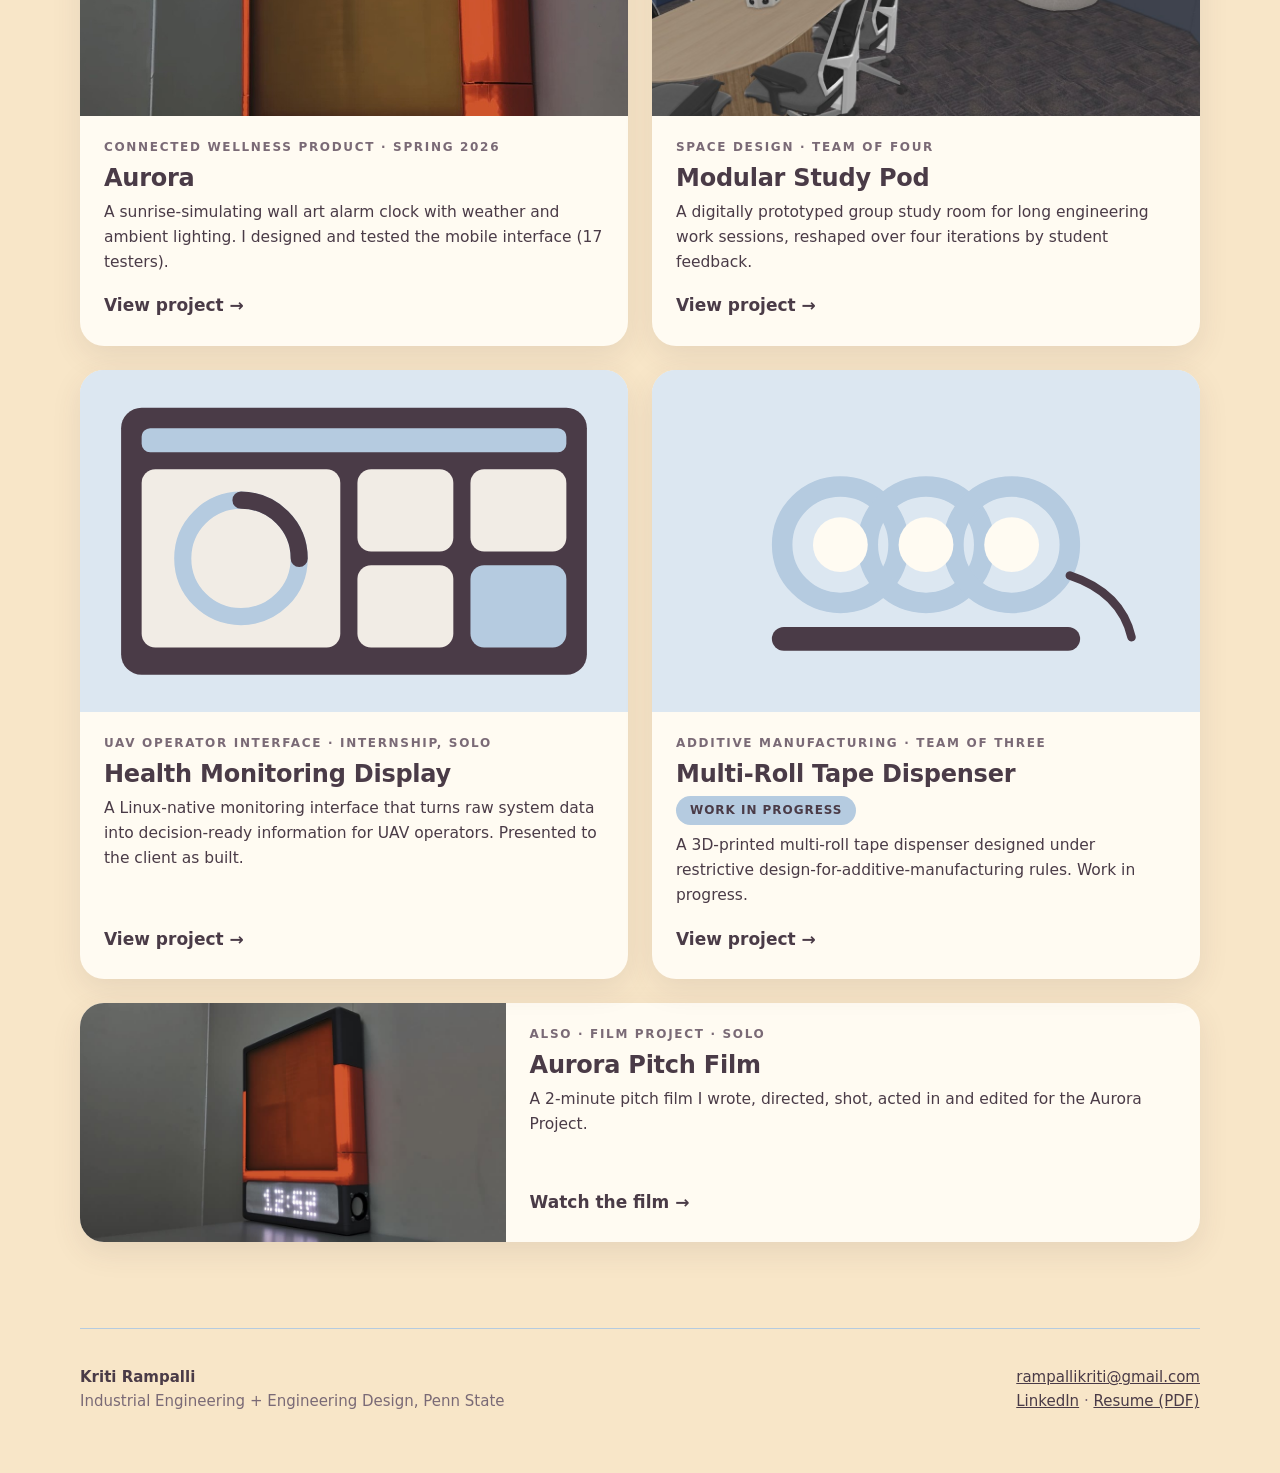
==== commit 18bcdb19: "Update index.html" ====
--- a/index.html
+++ b/index.html
@@ -29,7 +29,7 @@
 <h3>Modular Study Pod</h3><p>A digitally prototyped group study room for long engineering work sessions, reshaped over four iterations by student feedback.</p><span class="go">View project →</span></div></a><a class="proj" href="health-display.html"><div class="cover"><svg viewBox="0 0 320 200" role="img" aria-label="Abstract landscape display layout with a status bar, large overall-state area and component tiles"><rect width="320" height="200" class="svg-soft"/><rect x="24" y="22" width="272" height="156" rx="12" class="svg-strong"/><rect x="36" y="34" width="248" height="14" rx="5" style="fill:var(--accent)"/><rect x="36" y="58" width="116" height="104" rx="8" class="svg-panel" opacity=".92"/><circle cx="94" cy="110" r="34" fill="none" stroke-width="10" style="stroke:var(--accent)"/><path d="M94 76 A34 34 0 0 1 128 110" fill="none" stroke-width="10" stroke-linecap="round" style="stroke:var(--ink)"/><rect x="162" y="58" width="56" height="48" rx="8" class="svg-panel" opacity=".92"/><rect x="228" y="58" width="56" height="48" rx="8" class="svg-panel" opacity=".92"/><rect x="162" y="114" width="56" height="48" rx="8" class="svg-panel" opacity=".92"/><rect x="228" y="114" width="56" height="48" rx="8" style="fill:var(--accent)"/></svg></div><div class="txt"><div class="kicker">UAV operator interface · Internship, solo</div>
 <h3>Health Monitoring Display</h3><p>A Linux-native monitoring interface that turns raw system data into decision-ready information for UAV operators. Presented to the client as built.</p><span class="go">View project →</span></div></a><a class="proj" href="tape-dispenser.html"><div class="cover"><svg viewBox="0 0 320 200" role="img" aria-label="Three tape rolls stacked on a simple dispenser outline"><rect width="320" height="200" class="svg-soft"/><rect x="70" y="150" width="180" height="14" rx="7" class="svg-mark"/><g fill="none" stroke-width="12" style="stroke:var(--accent)"><circle cx="110" cy="102" r="34"/><circle cx="160" cy="102" r="34"/><circle cx="210" cy="102" r="34"/></g><g class="svg-panel"><circle cx="110" cy="102" r="16"/><circle cx="160" cy="102" r="16"/><circle cx="210" cy="102" r="16"/></g><path d="M244 120 q30 10 36 36" fill="none" stroke-width="5" stroke-linecap="round" style="stroke:var(--ink)"/></svg></div><div class="txt"><div class="kicker">Additive manufacturing · Team of three</div>
 <h3>Multi-Roll Tape Dispenser</h3><span class="pill wip" style="margin:0">Work in progress</span><p>A 3D-printed multi-roll tape dispenser designed under restrictive design-for-additive-manufacturing rules. Work in progress.</p><span class="go">View project →</span></div></a></div>
-<a class="proj" href="aurora-pitch-film.html" style="margin-top:24px;flex-direction:row;align-items:stretch"><div class="cover" style="flex:0 0 38%;aspect-ratio:auto;min-height:170px"><img src="assets/film_104.jpg" alt="Still from the Aurora pitch film: the product glowing on a wall"></div><div class="txt"><div class="kicker">Also · Film project · Solo</div><h3>Aurora Pitch Film</h3><p>A 2-minute pitch film I wrote, directed, shot, acted in and edited.</p><span class="go">Watch the film →</span></div></a></section>
+<a class="proj" href="aurora-pitch-film.html" style="margin-top:24px;flex-direction:row;align-items:stretch"><div class="cover" style="flex:0 0 38%;aspect-ratio:auto;min-height:170px"><img src="assets/film_104.jpg" alt="Still from the Aurora pitch film: the product glowing on a wall"></div><div class="txt"><div class="kicker">Also · Film project · Solo</div><h3>Aurora Pitch Film</h3><p>A 2-minute pitch film I wrote, directed, shot, acted in and edited for the Aurora Project.</p><span class="go">Watch the film →</span></div></a></section>
 </div></main><footer class="foot wrap" id="contact"><div class="row"><div><b style="color:var(--ink)">Kriti Rampalli</b><br>Industrial Engineering + Engineering Design, Penn State</div>
 <div><a href="mailto:rampallikriti@gmail.com">rampallikriti@gmail.com</a><br><a href="https://www.linkedin.com/in/kriti-rampalli-5b1262251" rel="noopener">LinkedIn</a> · <a href="resume.pdf">Resume (PDF)</a></div></div></footer><script>
 (function () {
